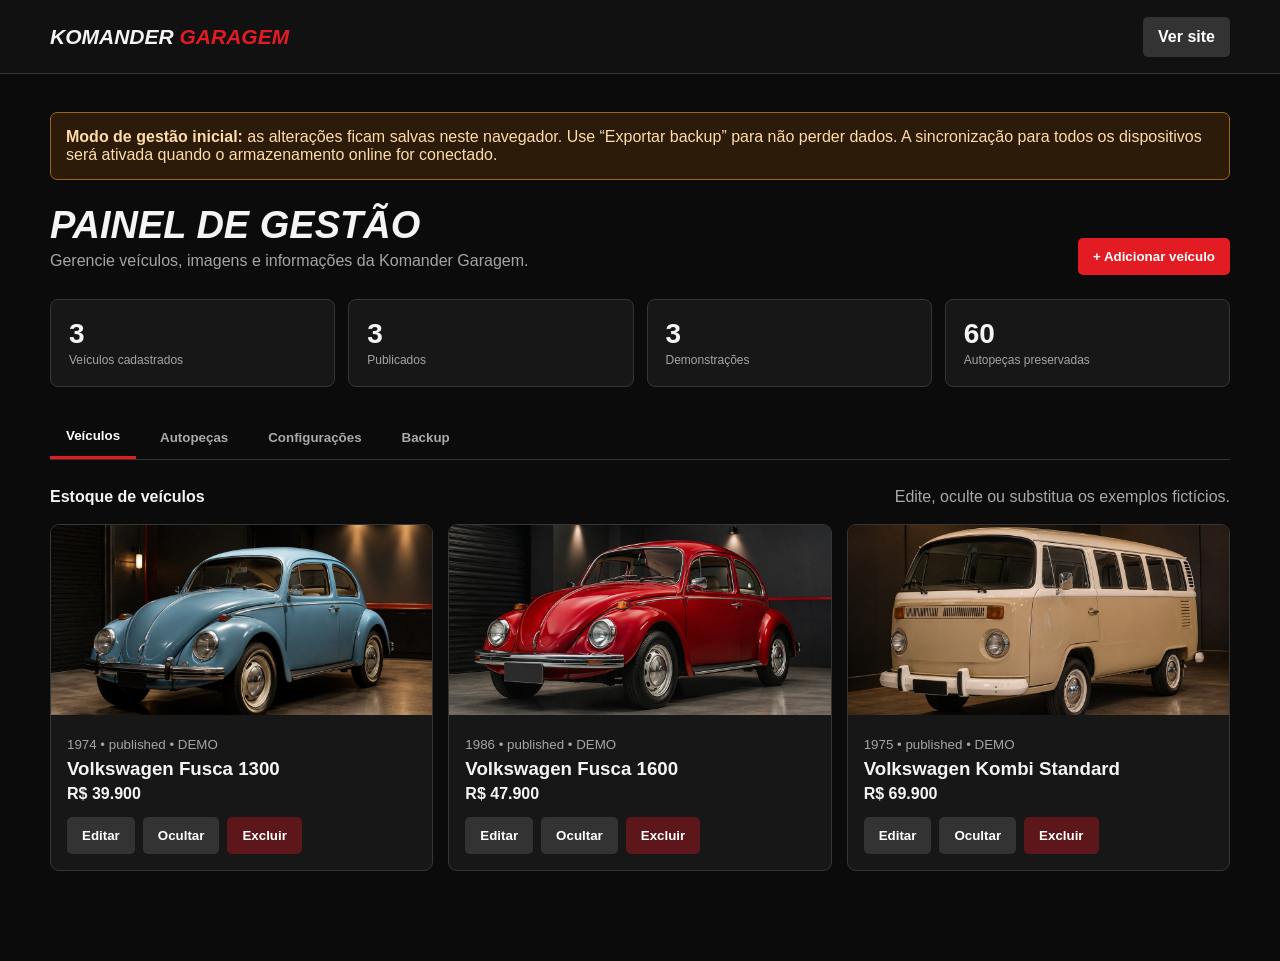
==== komander-site-vercel (1)/komander-vercel/admin.html @ 7b50bffc "Criar painel inicial da Komander Garagem" ====
<!doctype html><html lang="pt-BR"><head><meta charset="utf-8"><meta name="viewport" content="width=device-width,initial-scale=1"><title>Gestão | Komander Garagem</title><style>
:root{--bg:#0b0b0b;--panel:#171717;--card:#202020;--red:#e31b23;--text:#f4f4f4;--muted:#a5a5a5;--line:#363636}*{box-sizing:border-box}body{margin:0;background:var(--bg);color:var(--text);font-family:Arial,sans-serif}.shell{width:min(1180px,calc(100% - 32px));margin:auto}header{height:74px;border-bottom:1px solid var(--line);display:flex;align-items:center;background:#111;position:sticky;top:0;z-index:5}header .shell{display:flex;justify-content:space-between;align-items:center}a{color:inherit;text-decoration:none}.brand{font-size:21px;font-weight:900;font-style:italic}.brand span{color:var(--red)}.btn{border:0;border-radius:5px;padding:11px 15px;font-weight:800;cursor:pointer;background:#333;color:#fff}.red{background:var(--red)}main{padding:38px 0 90px}.notice{background:#2c1b08;border:1px solid #9a621e;padding:15px;border-radius:7px;color:#ffdca8;margin-bottom:24px}.top{display:flex;justify-content:space-between;align-items:end;gap:20px;margin-bottom:24px}.top h1{font-size:38px;margin:0;text-transform:uppercase;font-style:italic}.top p{color:var(--muted);margin:5px 0}.stats{display:grid;grid-template-columns:repeat(4,1fr);gap:13px;margin:20px 0}.stat{background:var(--panel);padding:18px;border:1px solid var(--line);border-radius:8px}.stat b{font-size:28px;display:block}.stat span{color:var(--muted);font-size:12px}.tabs{display:flex;gap:8px;border-bottom:1px solid var(--line);margin:28px 0}.tabs button{background:none;border:0;color:#aaa;padding:13px 16px;font-weight:800}.tabs button.active{color:#fff;border-bottom:3px solid var(--red)}.panel{display:none}.panel.active{display:block}.toolbar{display:flex;justify-content:space-between;gap:12px;align-items:center;margin:18px 0}.grid{display:grid;grid-template-columns:repeat(3,1fr);gap:15px}.item{background:var(--panel);border:1px solid var(--line);border-radius:9px;overflow:hidden}.item img{width:100%;height:190px;object-fit:cover;background:#111}.item-body{padding:16px}.item h3{margin:5px 0}.item small{color:var(--muted)}.row{display:flex;gap:8px;flex-wrap:wrap;margin-top:14px}.danger{background:#5d171a}.modal{display:none;position:fixed;inset:0;background:#000b;z-index:10;padding:20px;overflow:auto}.modal.open{display:block}.box{max-width:760px;margin:25px auto;background:#181818;border:1px solid #444;border-radius:10px;padding:24px}.box-head{display:flex;justify-content:space-between;align-items:center}.box h2{margin:0}.form{display:grid;grid-template-columns:1fr 1fr;gap:14px;margin-top:20px}.field{display:grid;gap:6px}.field.full{grid-column:1/-1}.field label{font-size:12px;font-weight:800;color:#ccc}.field input,.field textarea,.field select{width:100%;background:#0e0e0e;border:1px solid #3c3c3c;color:#fff;padding:12px;border-radius:5px}.field textarea{min-height:95px}.preview{width:100%;max-height:250px;object-fit:contain;background:#0d0d0d;margin-top:8px}.empty{padding:50px;text-align:center;color:#888;border:1px dashed #444}.settings{max-width:680px}.settings .field{margin:15px 0}.backup{display:flex;gap:10px;flex-wrap:wrap}.file-label{display:inline-flex}.file-label input{display:none}@media(max-width:850px){.grid,.stats{grid-template-columns:1fr 1fr}.form{grid-template-columns:1fr}.field.full{grid-column:auto}}@media(max-width:520px){.grid,.stats{grid-template-columns:1fr}.top{align-items:start;flex-direction:column}.tabs{overflow:auto}.toolbar{align-items:start;flex-direction:column}}
</style></head><body><header><div class="shell"><a class="brand" href="index.html">KOMANDER <span>GARAGEM</span></a><a class="btn" href="index.html">Ver site</a></div></header><main class="shell"><div class="notice"><b>Modo de gestão inicial:</b> as alterações ficam salvas neste navegador. Use “Exportar backup” para não perder dados. A sincronização para todos os dispositivos será ativada quando o armazenamento online for conectado.</div><div class="top"><div><h1>Painel de gestão</h1><p>Gerencie veículos, imagens e informações da Komander Garagem.</p></div><button class="btn red" id="newVehicle">+ Adicionar veículo</button></div><div class="stats"><div class="stat"><b id="totalV">0</b><span>Veículos cadastrados</span></div><div class="stat"><b id="publishedV">0</b><span>Publicados</span></div><div class="stat"><b id="demoV">0</b><span>Demonstrações</span></div><div class="stat"><b>60</b><span>Autopeças preservadas</span></div></div><div class="tabs"><button class="active" data-tab="vehicles">Veículos</button><button data-tab="parts">Autopeças</button><button data-tab="settings">Configurações</button><button data-tab="backup">Backup</button></div>
<section class="panel active" id="vehicles"><div class="toolbar"><b>Estoque de veículos</b><span style="color:#aaa">Edite, oculte ou substitua os exemplos fictícios.</span></div><div class="grid" id="adminGrid"></div></section>
<section class="panel" id="parts"><div class="empty"><h3>Catálogo de autopeças preservado</h3><p>Os 60 produtos atuais continuam publicados no catálogo. A edição completa de preço, estoque e múltiplas imagens será conectada ao armazenamento online na próxima etapa.</p><a class="btn red" href="autopecas.html">Abrir catálogo atual</a></div></section>
<section class="panel settings" id="settings"><div class="field"><label>Nome da empresa</label><input id="company" value="Komander Garagem"></div><div class="field"><label>Texto principal</label><input id="headline" value="Clássicos que contam histórias."></div><div class="field"><label>WhatsApp</label><input id="whatsapp" placeholder="5511999999999"></div><div class="field"><label>Instagram</label><input id="instagram" value="@komanderdistribuidora"></div><button class="btn red" id="saveSettings">Salvar configurações</button></section>
<section class="panel" id="backup"><div class="empty"><h3>Backup dos dados</h3><p>Exporte um arquivo JSON antes de limpar o navegador ou trocar de computador.</p><div class="backup" style="justify-content:center"><button class="btn red" id="exportBtn">Exportar backup</button><label class="btn file-label">Importar backup<input type="file" id="importFile" accept="application/json"></label><button class="btn danger" id="resetBtn">Restaurar demonstração</button></div></div></section>
</main><div class="modal" id="modal"><div class="box"><div class="box-head"><h2 id="modalTitle">Adicionar veículo</h2><button class="btn" id="close">×</button></div><form class="form" id="vehicleForm"><input type="hidden" id="vid"><div class="field"><label>Marca e modelo</label><input id="vname" required></div><div class="field"><label>Ano</label><input id="vyear"></div><div class="field"><label>Cor</label><input id="vcolor"></div><div class="field"><label>Quilometragem</label><input id="vkm"></div><div class="field"><label>Preço</label><input id="vprice"></div><div class="field"><label>Status</label><select id="vstatus"><option value="published">Publicado</option><option value="hidden">Oculto</option><option value="sold">Vendido</option></select></div><div class="field full"><label>Descrição</label><textarea id="vdesc"></textarea></div><div class="field full"><label>Imagem principal</label><input type="file" id="vimage" accept="image/*"><img class="preview" id="preview" hidden></div><div class="field"><label><input type="checkbox" id="vdemo"> Conteúdo de demonstração</label></div><div class="field"><button class="btn red" type="submit">Salvar veículo</button></div></form></div></div>
<script>
const defaults=[{id:'fusca-azul',name:'Volkswagen Fusca 1300',year:'1974',color:'Azul colonial',km:'82.000 km',price:'R$ 39.900',image:'[data-uri]',demo:true,status:'published'},{id:'fusca-vermelho',name:'Volkswagen Fusca 1600',year:'1986',color:'Vermelho imperial',km:'71.500 km',price:'R$ 47.900',image:'[data-uri]',demo:true,status:'published'},{id:'kombi-bege',name:'Volkswagen Kombi Standard',year:'1975',color:'Bege e branca',km:'114.000 km',price:'R$ 69.900',image:'[data-uri]',demo:true,status:'published'}];const get=()=>{try{return JSON.parse(localStorage.getItem('kg_vehicles'))||defaults}catch{return defaults}},set=v=>localStorage.setItem('kg_vehicles',JSON.stringify(v));let imageData='';
function render(){let v=get();adminGrid.innerHTML=v.length?v.map(x=>`<article class="item"><img src="${x.image||''}" alt=""><div class="item-body"><small>${x.year||''} • ${x.status||'published'} ${x.demo?'• DEMO':''}</small><h3>${x.name}</h3><b>${x.price||'Consulte'}</b><div class="row"><button class="btn" onclick="edit('${x.id}')">Editar</button><button class="btn" onclick="toggle('${x.id}')">${x.status==='hidden'?'Publicar':'Ocultar'}</button><button class="btn danger" onclick="del('${x.id}')">Excluir</button></div></div></article>`).join(''):'<div class="empty">Nenhum veículo cadastrado.</div>';totalV.textContent=v.length;publishedV.textContent=v.filter(x=>x.status!=='hidden').length;demoV.textContent=v.filter(x=>x.demo).length}function open(){modal.classList.add('open')}function closeM(){modal.classList.remove('open');vehicleForm.reset();vid.value='';imageData='';preview.hidden=true}newVehicle.onclick=open;close.onclick=closeM;modal.onclick=e=>{if(e.target===modal)closeM()};vimage.onchange=e=>{let f=e.target.files[0];if(!f)return;let r=new FileReader;r.onload=()=>{imageData=r.result;preview.src=imageData;preview.hidden=false};r.readAsDataURL(f)};
vehicleForm.onsubmit=e=>{e.preventDefault();let v=get(),id=vid.value||'v-'+Date.now(),old=v.find(x=>x.id===id);let item={id,name:vname.value,year:vyear.value,color:vcolor.value,km:vkm.value,price:vprice.value,status:vstatus.value,description:vdesc.value,demo:vdemo.checked,image:imageData||(old&&old.image)||''};let i=v.findIndex(x=>x.id===id);i>=0?v[i]=item:v.unshift(item);set(v);render();closeM()};window.edit=id=>{let x=get().find(v=>v.id===id);if(!x)return;vid.value=x.id;vname.value=x.name||'';vyear.value=x.year||'';vcolor.value=x.color||'';vkm.value=x.km||'';vprice.value=x.price||'';vstatus.value=x.status||'published';vdesc.value=x.description||'';vdemo.checked=!!x.demo;imageData=x.image||'';if(x.image){preview.src=x.image;preview.hidden=false}modalTitle.textContent='Editar veículo';open()};window.toggle=id=>{let v=get(),x=v.find(i=>i.id===id);x.status=x.status==='hidden'?'published':'hidden';set(v);render()};window.del=id=>{if(confirm('Excluir este veículo?')){set(get().filter(x=>x.id!==id));render()}};
document.querySelectorAll('.tabs button').forEach(b=>b.onclick=()=>{document.querySelectorAll('.tabs button,.panel').forEach(x=>x.classList.remove('active'));b.classList.add('active');document.getElementById(b.dataset.tab).classList.add('active')});saveSettings.onclick=()=>{localStorage.setItem('kg_settings',JSON.stringify({company:company.value,headline:headline.value,whatsapp:whatsapp.value,instagram:instagram.value}));alert('Configurações salvas neste navegador.')};exportBtn.onclick=()=>{let blob=new Blob([JSON.stringify({vehicles:get(),settings:JSON.parse(localStorage.getItem('kg_settings')||'{}')},null,2)],{type:'application/json'}),a=document.createElement('a');a.href=URL.createObjectURL(blob);a.download='komander-garagem-backup.json';a.click()};importFile.onchange=e=>{let r=new FileReader;r.onload=()=>{try{let d=JSON.parse(r.result);if(d.vehicles)set(d.vehicles);if(d.settings)localStorage.setItem('kg_settings',JSON.stringify(d.settings));render();alert('Backup importado.')}catch{alert('Arquivo inválido.')}};r.readAsText(e.target.files[0])};resetBtn.onclick=()=>{if(confirm('Restaurar os dados demonstrativos?')){localStorage.removeItem('kg_vehicles');render()}};render();
</script></body></html>
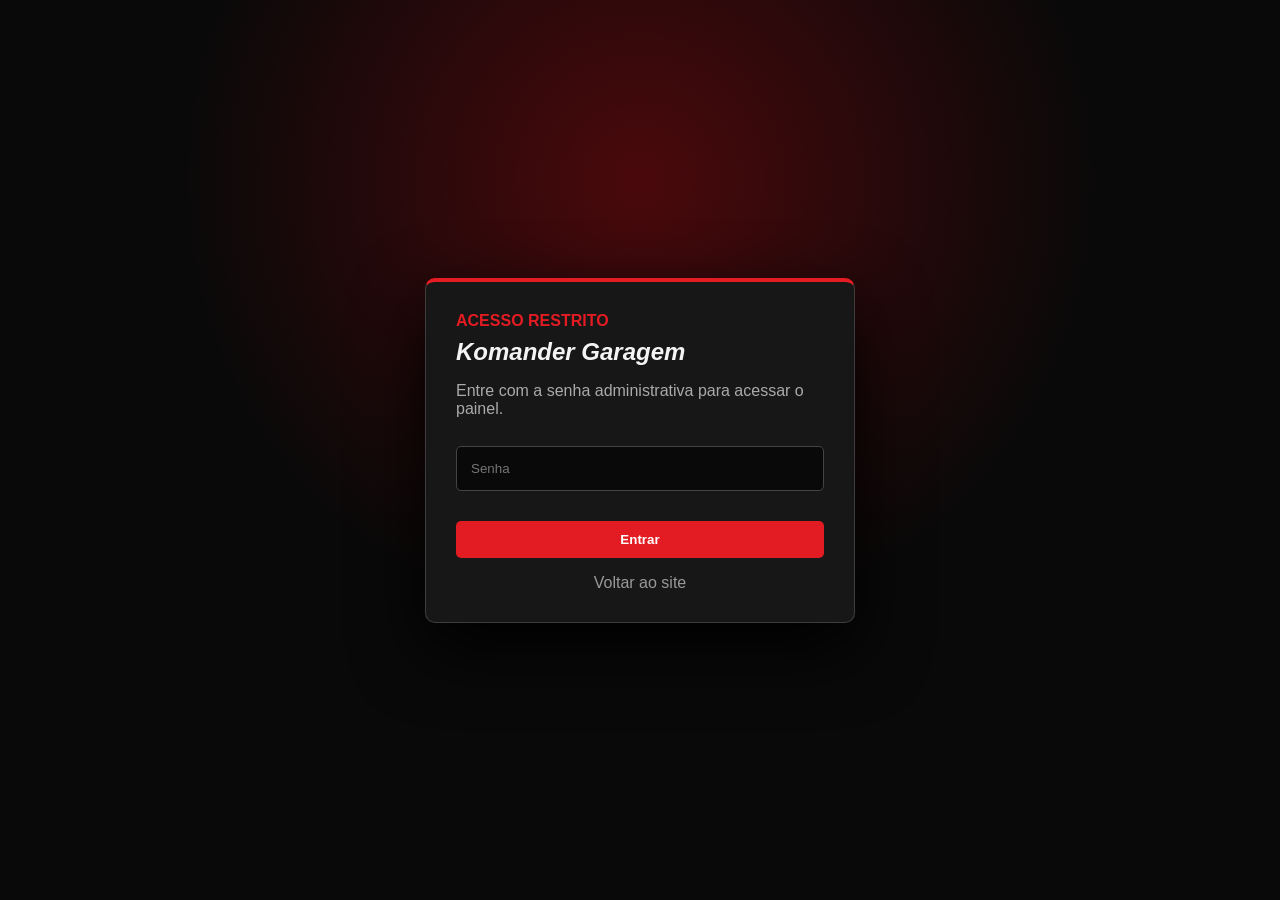
==== commit 29da38e2: "Proteger painel administrativo com login" ====
--- a/komander-site-vercel (1)/komander-vercel/admin.html
+++ b/komander-site-vercel (1)/komander-vercel/admin.html
@@ -1,12 +1,13 @@
 <!doctype html><html lang="pt-BR"><head><meta charset="utf-8"><meta name="viewport" content="width=device-width,initial-scale=1"><title>Gestão | Komander Garagem</title><style>
-:root{--bg:#0b0b0b;--panel:#171717;--card:#202020;--red:#e31b23;--text:#f4f4f4;--muted:#a5a5a5;--line:#363636}*{box-sizing:border-box}body{margin:0;background:var(--bg);color:var(--text);font-family:Arial,sans-serif}.shell{width:min(1180px,calc(100% - 32px));margin:auto}header{height:74px;border-bottom:1px solid var(--line);display:flex;align-items:center;background:#111;position:sticky;top:0;z-index:5}header .shell{display:flex;justify-content:space-between;align-items:center}a{color:inherit;text-decoration:none}.brand{font-size:21px;font-weight:900;font-style:italic}.brand span{color:var(--red)}.btn{border:0;border-radius:5px;padding:11px 15px;font-weight:800;cursor:pointer;background:#333;color:#fff}.red{background:var(--red)}main{padding:38px 0 90px}.notice{background:#2c1b08;border:1px solid #9a621e;padding:15px;border-radius:7px;color:#ffdca8;margin-bottom:24px}.top{display:flex;justify-content:space-between;align-items:end;gap:20px;margin-bottom:24px}.top h1{font-size:38px;margin:0;text-transform:uppercase;font-style:italic}.top p{color:var(--muted);margin:5px 0}.stats{display:grid;grid-template-columns:repeat(4,1fr);gap:13px;margin:20px 0}.stat{background:var(--panel);padding:18px;border:1px solid var(--line);border-radius:8px}.stat b{font-size:28px;display:block}.stat span{color:var(--muted);font-size:12px}.tabs{display:flex;gap:8px;border-bottom:1px solid var(--line);margin:28px 0}.tabs button{background:none;border:0;color:#aaa;padding:13px 16px;font-weight:800}.tabs button.active{color:#fff;border-bottom:3px solid var(--red)}.panel{display:none}.panel.active{display:block}.toolbar{display:flex;justify-content:space-between;gap:12px;align-items:center;margin:18px 0}.grid{display:grid;grid-template-columns:repeat(3,1fr);gap:15px}.item{background:var(--panel);border:1px solid var(--line);border-radius:9px;overflow:hidden}.item img{width:100%;height:190px;object-fit:cover;background:#111}.item-body{padding:16px}.item h3{margin:5px 0}.item small{color:var(--muted)}.row{display:flex;gap:8px;flex-wrap:wrap;margin-top:14px}.danger{background:#5d171a}.modal{display:none;position:fixed;inset:0;background:#000b;z-index:10;padding:20px;overflow:auto}.modal.open{display:block}.box{max-width:760px;margin:25px auto;background:#181818;border:1px solid #444;border-radius:10px;padding:24px}.box-head{display:flex;justify-content:space-between;align-items:center}.box h2{margin:0}.form{display:grid;grid-template-columns:1fr 1fr;gap:14px;margin-top:20px}.field{display:grid;gap:6px}.field.full{grid-column:1/-1}.field label{font-size:12px;font-weight:800;color:#ccc}.field input,.field textarea,.field select{width:100%;background:#0e0e0e;border:1px solid #3c3c3c;color:#fff;padding:12px;border-radius:5px}.field textarea{min-height:95px}.preview{width:100%;max-height:250px;object-fit:contain;background:#0d0d0d;margin-top:8px}.empty{padding:50px;text-align:center;color:#888;border:1px dashed #444}.settings{max-width:680px}.settings .field{margin:15px 0}.backup{display:flex;gap:10px;flex-wrap:wrap}.file-label{display:inline-flex}.file-label input{display:none}@media(max-width:850px){.grid,.stats{grid-template-columns:1fr 1fr}.form{grid-template-columns:1fr}.field.full{grid-column:auto}}@media(max-width:520px){.grid,.stats{grid-template-columns:1fr}.top{align-items:start;flex-direction:column}.tabs{overflow:auto}.toolbar{align-items:start;flex-direction:column}}
-</style></head><body><header><div class="shell"><a class="brand" href="index.html">KOMANDER <span>GARAGEM</span></a><a class="btn" href="index.html">Ver site</a></div></header><main class="shell"><div class="notice"><b>Modo de gestão inicial:</b> as alterações ficam salvas neste navegador. Use “Exportar backup” para não perder dados. A sincronização para todos os dispositivos será ativada quando o armazenamento online for conectado.</div><div class="top"><div><h1>Painel de gestão</h1><p>Gerencie veículos, imagens e informações da Komander Garagem.</p></div><button class="btn red" id="newVehicle">+ Adicionar veículo</button></div><div class="stats"><div class="stat"><b id="totalV">0</b><span>Veículos cadastrados</span></div><div class="stat"><b id="publishedV">0</b><span>Publicados</span></div><div class="stat"><b id="demoV">0</b><span>Demonstrações</span></div><div class="stat"><b>60</b><span>Autopeças preservadas</span></div></div><div class="tabs"><button class="active" data-tab="vehicles">Veículos</button><button data-tab="parts">Autopeças</button><button data-tab="settings">Configurações</button><button data-tab="backup">Backup</button></div>
+:root{--bg:#0b0b0b;--panel:#171717;--card:#202020;--red:#e31b23;--text:#f4f4f4;--muted:#a5a5a5;--line:#363636}*{box-sizing:border-box}body{margin:0;background:var(--bg);color:var(--text);font-family:Arial,sans-serif}.locked>header,.locked>main,.locked>.modal{display:none!important}.auth-gate{display:none;min-height:100vh;place-items:center;padding:20px;background:radial-gradient(circle at 50% 20%,#4a090c,#090909 48%)}.locked .auth-gate{display:grid}.auth-card{width:min(430px,100%);background:#171717;border:1px solid #3d3d3d;border-top:4px solid var(--red);border-radius:10px;padding:30px;box-shadow:0 25px 70px #000}.auth-card h1{font-style:italic;margin:8px 0}.auth-card p{color:#aaa}.auth-card input{width:100%;background:#090909;border:1px solid #444;color:#fff;padding:14px;border-radius:5px;margin:12px 0}.auth-error{color:#ff8589;font-size:12px;min-height:18px}.shell{width:min(1180px,calc(100% - 32px));margin:auto}header{height:74px;border-bottom:1px solid var(--line);display:flex;align-items:center;background:#111;position:sticky;top:0;z-index:5}header .shell{display:flex;justify-content:space-between;align-items:center}a{color:inherit;text-decoration:none}.brand{font-size:21px;font-weight:900;font-style:italic}.brand span{color:var(--red)}.btn{border:0;border-radius:5px;padding:11px 15px;font-weight:800;cursor:pointer;background:#333;color:#fff}.red{background:var(--red)}main{padding:38px 0 90px}.notice{background:#2c1b08;border:1px solid #9a621e;padding:15px;border-radius:7px;color:#ffdca8;margin-bottom:24px}.top{display:flex;justify-content:space-between;align-items:end;gap:20px;margin-bottom:24px}.top h1{font-size:38px;margin:0;text-transform:uppercase;font-style:italic}.top p{color:var(--muted);margin:5px 0}.stats{display:grid;grid-template-columns:repeat(4,1fr);gap:13px;margin:20px 0}.stat{background:var(--panel);padding:18px;border:1px solid var(--line);border-radius:8px}.stat b{font-size:28px;display:block}.stat span{color:var(--muted);font-size:12px}.tabs{display:flex;gap:8px;border-bottom:1px solid var(--line);margin:28px 0}.tabs button{background:none;border:0;color:#aaa;padding:13px 16px;font-weight:800}.tabs button.active{color:#fff;border-bottom:3px solid var(--red)}.panel{display:none}.panel.active{display:block}.toolbar{display:flex;justify-content:space-between;gap:12px;align-items:center;margin:18px 0}.grid{display:grid;grid-template-columns:repeat(3,1fr);gap:15px}.item{background:var(--panel);border:1px solid var(--line);border-radius:9px;overflow:hidden}.item img{width:100%;height:190px;object-fit:cover;background:#111}.item-body{padding:16px}.item h3{margin:5px 0}.item small{color:var(--muted)}.row{display:flex;gap:8px;flex-wrap:wrap;margin-top:14px}.danger{background:#5d171a}.modal{display:none;position:fixed;inset:0;background:#000b;z-index:10;padding:20px;overflow:auto}.modal.open{display:block}.box{max-width:760px;margin:25px auto;background:#181818;border:1px solid #444;border-radius:10px;padding:24px}.box-head{display:flex;justify-content:space-between;align-items:center}.box h2{margin:0}.form{display:grid;grid-template-columns:1fr 1fr;gap:14px;margin-top:20px}.field{display:grid;gap:6px}.field.full{grid-column:1/-1}.field label{font-size:12px;font-weight:800;color:#ccc}.field input,.field textarea,.field select{width:100%;background:#0e0e0e;border:1px solid #3c3c3c;color:#fff;padding:12px;border-radius:5px}.field textarea{min-height:95px}.preview{width:100%;max-height:250px;object-fit:contain;background:#0d0d0d;margin-top:8px}.empty{padding:50px;text-align:center;color:#888;border:1px dashed #444}.settings{max-width:680px}.settings .field{margin:15px 0}.backup{display:flex;gap:10px;flex-wrap:wrap}.file-label{display:inline-flex}.file-label input{display:none}@media(max-width:850px){.grid,.stats{grid-template-columns:1fr 1fr}.form{grid-template-columns:1fr}.field.full{grid-column:auto}}@media(max-width:520px){.grid,.stats{grid-template-columns:1fr}.top{align-items:start;flex-direction:column}.tabs{overflow:auto}.toolbar{align-items:start;flex-direction:column}}
+</style></head><body class="locked"><section class="auth-gate"><form class="auth-card" id="loginForm"><span style="color:#e31b23;font-weight:900">ACESSO RESTRITO</span><h1>Komander Garagem</h1><p>Entre com a senha administrativa para acessar o painel.</p><input type="password" id="adminPassword" placeholder="Senha" autocomplete="current-password" required><div class="auth-error" id="authError"></div><button class="btn red" style="width:100%" type="submit">Entrar</button><a href="index.html" style="display:block;text-align:center;color:#999;margin-top:16px">Voltar ao site</a></form></section><header><div class="shell"><a class="brand" href="index.html">KOMANDER <span>GARAGEM</span></a><div style="display:flex;gap:8px"><a class="btn" href="index.html">Ver site</a><button class="btn danger" id="logoutBtn">Sair</button></div></div></header><main class="shell"><div class="notice"><b>Modo de gestão inicial:</b> as alterações ficam salvas neste navegador. Use “Exportar backup” para não perder dados. A sincronização para todos os dispositivos será ativada quando o armazenamento online for conectado.</div><div class="top"><div><h1>Painel de gestão</h1><p>Gerencie veículos, imagens e informações da Komander Garagem.</p></div><button class="btn red" id="newVehicle">+ Adicionar veículo</button></div><div class="stats"><div class="stat"><b id="totalV">0</b><span>Veículos cadastrados</span></div><div class="stat"><b id="publishedV">0</b><span>Publicados</span></div><div class="stat"><b id="demoV">0</b><span>Demonstrações</span></div><div class="stat"><b>60</b><span>Autopeças preservadas</span></div></div><div class="tabs"><button class="active" data-tab="vehicles">Veículos</button><button data-tab="parts">Autopeças</button><button data-tab="settings">Configurações</button><button data-tab="backup">Backup</button></div>
 <section class="panel active" id="vehicles"><div class="toolbar"><b>Estoque de veículos</b><span style="color:#aaa">Edite, oculte ou substitua os exemplos fictícios.</span></div><div class="grid" id="adminGrid"></div></section>
 <section class="panel" id="parts"><div class="empty"><h3>Catálogo de autopeças preservado</h3><p>Os 60 produtos atuais continuam publicados no catálogo. A edição completa de preço, estoque e múltiplas imagens será conectada ao armazenamento online na próxima etapa.</p><a class="btn red" href="autopecas.html">Abrir catálogo atual</a></div></section>
 <section class="panel settings" id="settings"><div class="field"><label>Nome da empresa</label><input id="company" value="Komander Garagem"></div><div class="field"><label>Texto principal</label><input id="headline" value="Clássicos que contam histórias."></div><div class="field"><label>WhatsApp</label><input id="whatsapp" placeholder="5511999999999"></div><div class="field"><label>Instagram</label><input id="instagram" value="@komanderdistribuidora"></div><button class="btn red" id="saveSettings">Salvar configurações</button></section>
 <section class="panel" id="backup"><div class="empty"><h3>Backup dos dados</h3><p>Exporte um arquivo JSON antes de limpar o navegador ou trocar de computador.</p><div class="backup" style="justify-content:center"><button class="btn red" id="exportBtn">Exportar backup</button><label class="btn file-label">Importar backup<input type="file" id="importFile" accept="application/json"></label><button class="btn danger" id="resetBtn">Restaurar demonstração</button></div></div></section>
 </main><div class="modal" id="modal"><div class="box"><div class="box-head"><h2 id="modalTitle">Adicionar veículo</h2><button class="btn" id="close">×</button></div><form class="form" id="vehicleForm"><input type="hidden" id="vid"><div class="field"><label>Marca e modelo</label><input id="vname" required></div><div class="field"><label>Ano</label><input id="vyear"></div><div class="field"><label>Cor</label><input id="vcolor"></div><div class="field"><label>Quilometragem</label><input id="vkm"></div><div class="field"><label>Preço</label><input id="vprice"></div><div class="field"><label>Status</label><select id="vstatus"><option value="published">Publicado</option><option value="hidden">Oculto</option><option value="sold">Vendido</option></select></div><div class="field full"><label>Descrição</label><textarea id="vdesc"></textarea></div><div class="field full"><label>Imagem principal</label><input type="file" id="vimage" accept="image/*"><img class="preview" id="preview" hidden></div><div class="field"><label><input type="checkbox" id="vdemo"> Conteúdo de demonstração</label></div><div class="field"><button class="btn red" type="submit">Salvar veículo</button></div></form></div></div>
 <script>
+async function verifySession(){try{const r=await fetch('/api/admin-session',{credentials:'same-origin'});if(r.ok)document.body.classList.remove('locked')}catch{}}loginForm.onsubmit=async e=>{e.preventDefault();authError.textContent='';try{const r=await fetch('/api/admin-login',{method:'POST',headers:{'content-type':'application/json'},credentials:'same-origin',body:JSON.stringify({password:adminPassword.value})});if(r.ok){document.body.classList.remove('locked');adminPassword.value=''}else{const d=await r.json().catch(()=>({}));authError.textContent=d.error||'Acesso negado.'}}catch{authError.textContent='Não foi possível validar o acesso.'}};logoutBtn.onclick=async()=>{await fetch('/api/admin-logout',{method:'POST',credentials:'same-origin'});location.reload()};verifySession();
 const defaults=[{id:'fusca-azul',name:'Volkswagen Fusca 1300',year:'1974',color:'Azul colonial',km:'82.000 km',price:'R$ 39.900',image:'[data-uri]',demo:true,status:'published'},{id:'fusca-vermelho',name:'Volkswagen Fusca 1600',year:'1986',color:'Vermelho imperial',km:'71.500 km',price:'R$ 47.900',image:'[data-uri]',demo:true,status:'published'},{id:'kombi-bege',name:'Volkswagen Kombi Standard',year:'1975',color:'Bege e branca',km:'114.000 km',price:'R$ 69.900',image:'[data-uri]